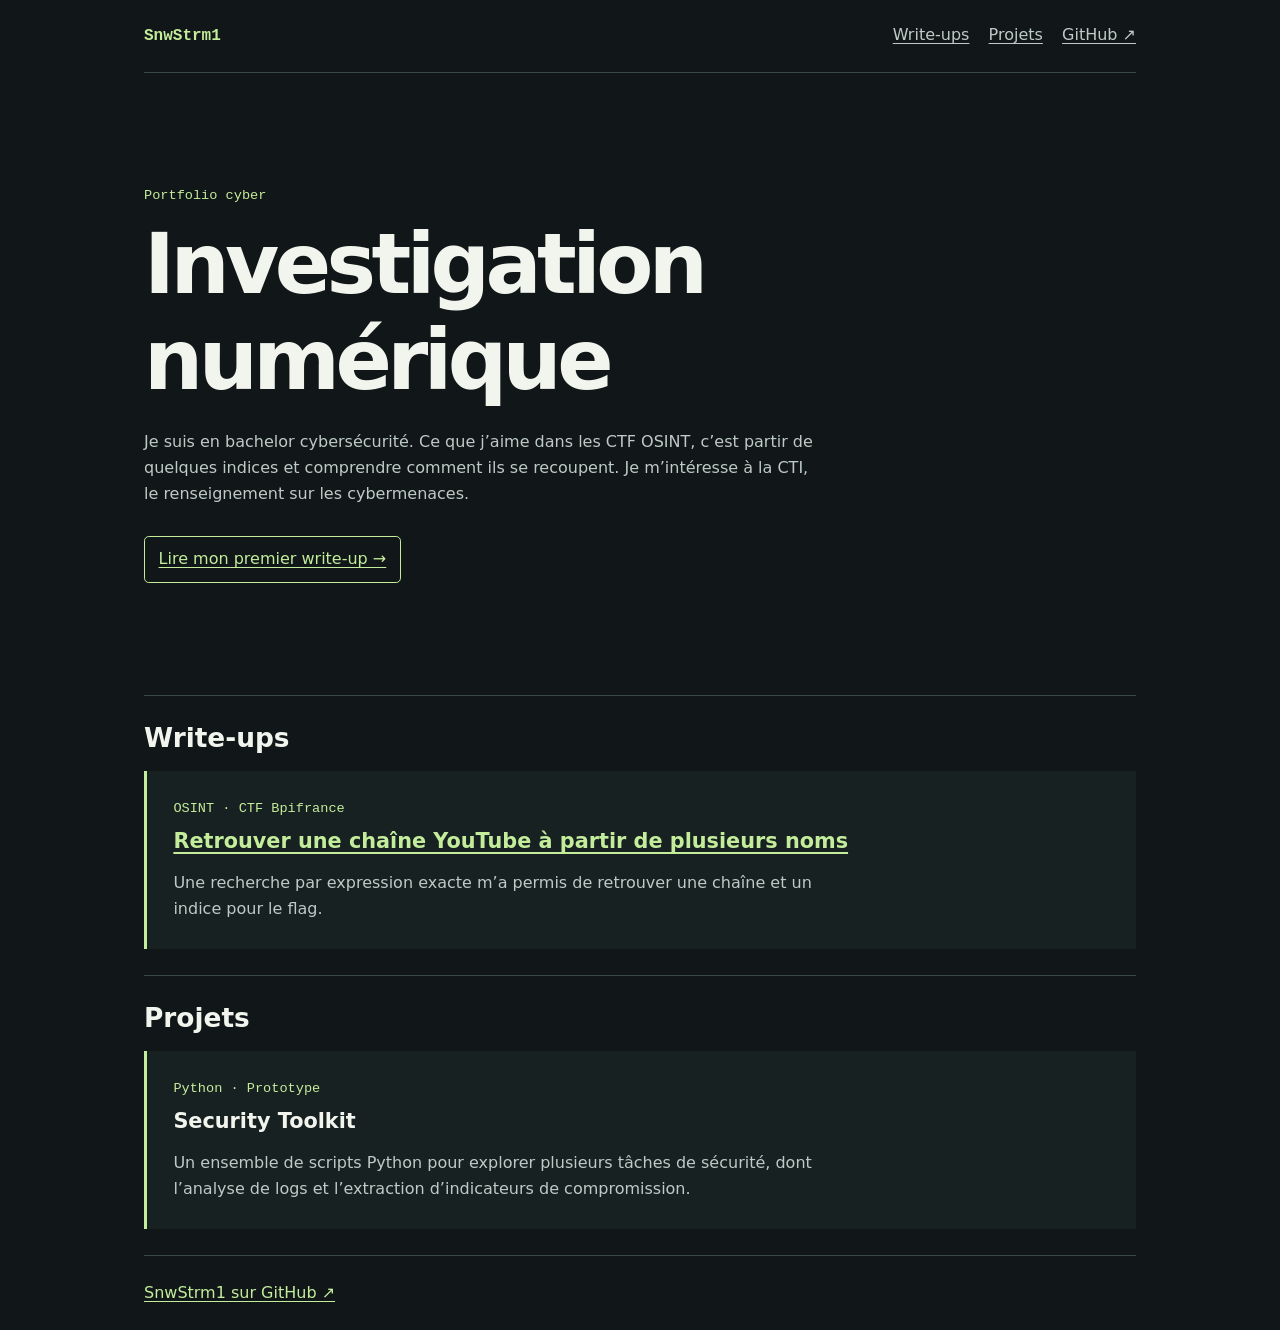
==== index.html @ 3aed0804 "Add portfolio V1" ====
<!doctype html>
<html lang="fr">
<head>
  <meta charset="utf-8">
  <meta name="viewport" content="width=device-width, initial-scale=1">
  <meta name="description" content="Portfolio cyber de SnwStrm1. Retours de CTF OSINT et projets techniques.">
  <title>SnwStrm1 · Portfolio cyber</title>
  <link rel="stylesheet" href="style.css">
</head>
<body>
  <header class="site-header wrap">
    <a class="brand" href="./">SnwStrm1</a>
    <nav aria-label="Navigation principale">
      <a href="#write-ups">Write-ups</a>
      <a href="#projets">Projets</a>
      <a href="https://github.com/SnwStrm1">GitHub ↗</a>
    </nav>
  </header>
  <main class="wrap">
    <section class="intro" aria-labelledby="intro-title">
      <p class="label">Portfolio cyber</p>
      <h1 id="intro-title">Investigation numérique</h1>
      <p>Je suis en bachelor cybersécurité. Ce que j’aime dans les CTF OSINT, c’est partir de quelques indices et comprendre comment ils se recoupent. Je m’intéresse à la CTI, le renseignement sur les cybermenaces.</p>
      <a class="cta" href="write-ups/bpifrance-osint.html">Lire mon premier write-up →</a>
    </section>

    <section class="section" id="write-ups" aria-labelledby="write-ups-title">
      <h2 id="write-ups-title">Write-ups</h2>
      <article class="entry">
        <p class="label">OSINT · CTF Bpifrance</p>
        <h3><a href="write-ups/bpifrance-osint.html">Retrouver une chaîne YouTube à partir de plusieurs noms</a></h3>
        <p>Une recherche par expression exacte m’a permis de retrouver une chaîne et un indice pour le flag.</p>
      </article>
    </section>

    <section class="section" id="projets" aria-labelledby="projets-title">
      <h2 id="projets-title">Projets</h2>
      <article class="entry">
        <p class="label">Python · Prototype</p>
        <h3>Security Toolkit</h3>
        <p>Un ensemble de scripts Python pour explorer plusieurs tâches de sécurité, dont l’analyse de logs et l’extraction d’indicateurs de compromission.</p>
      </article>
    </section>
  </main>
  <footer class="site-footer wrap"><a href="https://github.com/SnwStrm1">SnwStrm1 sur GitHub ↗</a></footer>
</body>
</html>
---- style.css ----
:root {
  color-scheme: dark;
  --background: #111718;
  --surface: #182122;
  --text: #f2f5ee;
  --muted: #becac5;
  --accent: #c3ec9b;
  --line: #394846;
}

* { box-sizing: border-box; }

body {
  margin: 0;
  background: var(--background);
  color: var(--text);
  font: 1rem/1.65 "Inter", system-ui, sans-serif;
}

a { color: var(--accent); text-underline-offset: 0.2em; }
a:hover { color: var(--text); }
a:focus-visible { outline: 2px solid var(--accent); outline-offset: 4px; }

.wrap {
  width: min(100% - 2.5rem, 62rem);
  margin-inline: auto;
}

.site-header {
  display: flex;
  align-items: baseline;
  justify-content: space-between;
  flex-wrap: wrap;
  gap: 0.75rem 2rem;
  padding-block: 1.4rem;
  border-bottom: 1px solid var(--line);
}

.brand, .label {
  font-family: "IBM Plex Mono", ui-monospace, monospace;
  color: var(--accent);
}

.brand { font-weight: 700; text-decoration: none; }
nav { display: flex; flex-wrap: wrap; gap: 0.45rem 1.2rem; }
nav a { color: var(--muted); }

.intro {
  padding-block: clamp(3rem, 9vw, 7rem);
}

.label { font-size: 0.85rem; margin: 0 0 0.6rem; }

h1, h2, h3 { line-height: 1.15; }
h1 {
  font-size: clamp(2.35rem, 7vw, 5.2rem);
  letter-spacing: -0.055em;
  margin: 0 0 1.25rem;
  max-width: 14ch;
}

h2 { font-size: 1.65rem; margin: 0 0 1.15rem; }
h3 { font-size: 1.3rem; margin: 0; }
p { max-width: 66ch; }
.intro > p:not(.label), .entry > p:not(.label), .prose p { color: var(--muted); }

.cta {
  display: inline-block;
  margin-top: 0.75rem;
  padding: 0.6rem 0.85rem;
  border: 1px solid var(--accent);
  border-radius: 0.3rem;
}

.section { padding-block: 1.65rem; border-top: 1px solid var(--line); }
.entry { background: var(--surface); padding: clamp(1rem, 4vw, 1.65rem); border-left: 3px solid var(--accent); }
.entry p:last-child { margin-bottom: 0; }
.entry + .entry { margin-top: 1rem; }

.prose { padding-block: clamp(2rem, 6vw, 4rem); }
.prose h1 { font-size: clamp(2rem, 5vw, 3.7rem); max-width: 20ch; }
.prose h2 { margin-top: 2.25rem; }
.prose .back { display: inline-block; margin-bottom: 1.75rem; }
.site-footer { padding-block: 1.5rem; border-top: 1px solid var(--line); }
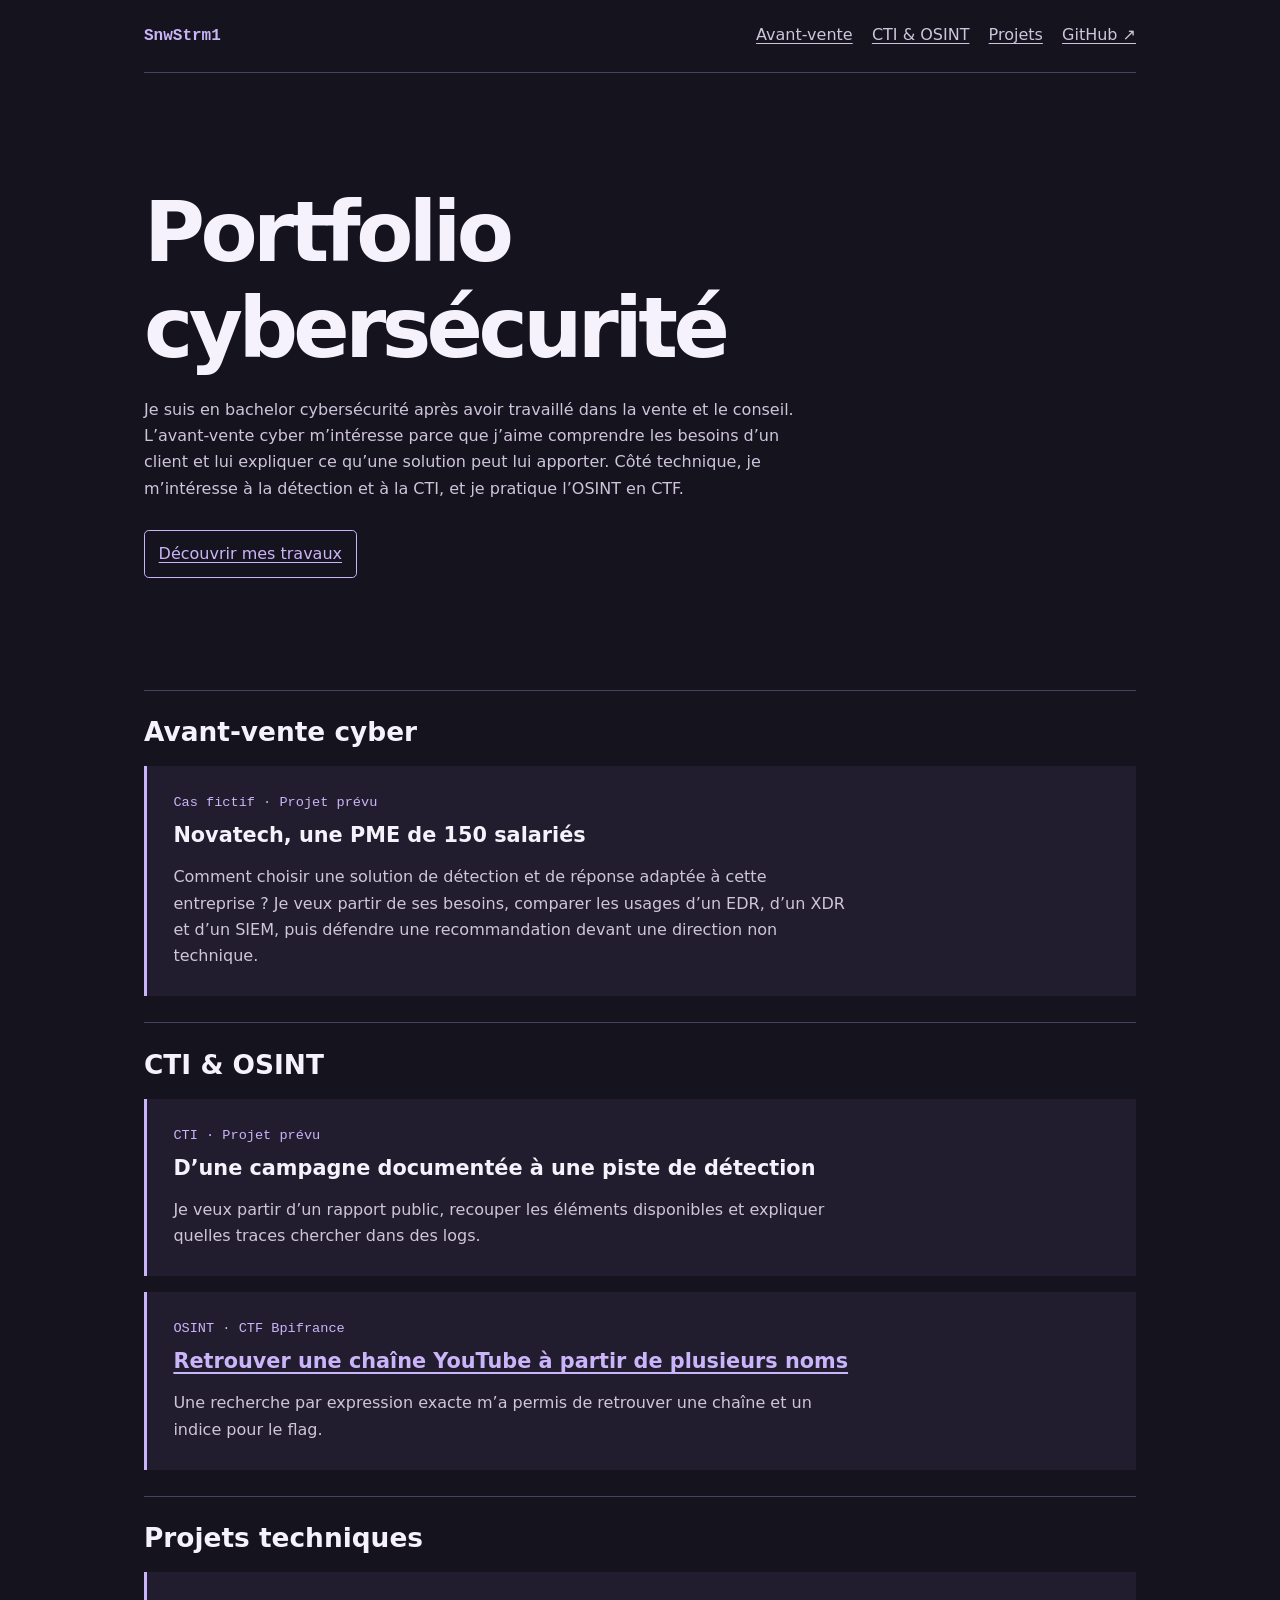
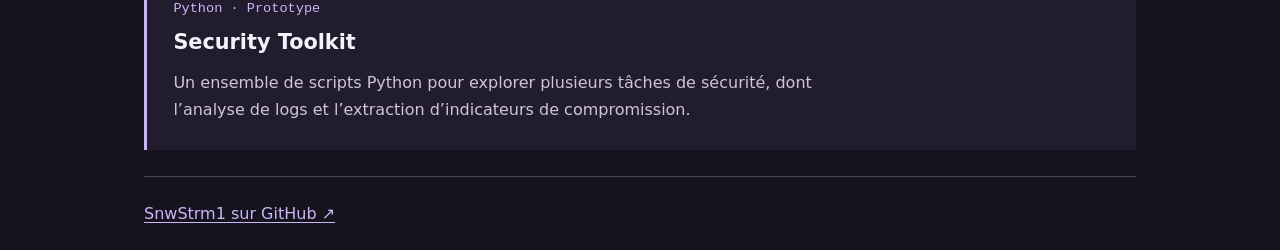
==== commit 120daf84: "Add portfolio V1" ====
--- a/index.html
+++ b/index.html
@@ -3,29 +3,42 @@
 <head>
   <meta charset="utf-8">
   <meta name="viewport" content="width=device-width, initial-scale=1">
-  <meta name="description" content="Portfolio cyber de SnwStrm1. Retours de CTF OSINT et projets techniques.">
+  <meta name="description" content="Portfolio cyber de SnwStrm1. Avant-vente cyber, CTI, OSINT et projets techniques.">
   <title>SnwStrm1 · Portfolio cyber</title>
   <link rel="stylesheet" href="style.css">
 </head>
 <body>
   <header class="site-header wrap">
-    <a class="brand" href="./">SnwStrm1</a>
+    <a class="brand" href="index.html">SnwStrm1</a>
     <nav aria-label="Navigation principale">
-      <a href="#write-ups">Write-ups</a>
+      <a href="#avant-vente">Avant-vente</a><a href="#write-ups">CTI &amp; OSINT</a>
       <a href="#projets">Projets</a>
       <a href="https://github.com/SnwStrm1">GitHub ↗</a>
     </nav>
   </header>
   <main class="wrap">
     <section class="intro" aria-labelledby="intro-title">
-      <p class="label">Portfolio cyber</p>
-      <h1 id="intro-title">Investigation numérique</h1>
-      <p>Je suis en bachelor cybersécurité. Ce que j’aime dans les CTF OSINT, c’est partir de quelques indices et comprendre comment ils se recoupent. Je m’intéresse à la CTI, le renseignement sur les cybermenaces.</p>
-      <a class="cta" href="write-ups/bpifrance-osint.html">Lire mon premier write-up →</a>
+      <h1 id="intro-title">Portfolio cybersécurité</h1>
+      <p>Je suis en bachelor cybersécurité après avoir travaillé dans la vente et le conseil. L’avant-vente cyber m’intéresse parce que j’aime comprendre les besoins d’un client et lui expliquer ce qu’une solution peut lui apporter. Côté technique, je m’intéresse à la détection et à la CTI, et je pratique l’OSINT en CTF.</p>
+      <a class="cta" href="#avant-vente">Découvrir mes travaux</a>
+    </section>
+
+    <section class="section" id="avant-vente" aria-labelledby="avant-vente-title">
+      <h2 id="avant-vente-title">Avant-vente cyber</h2>
+      <article class="entry">
+        <p class="label">Cas fictif · Projet prévu</p>
+        <h3>Novatech, une PME de 150 salariés</h3>
+        <p>Comment choisir une solution de détection et de réponse adaptée à cette entreprise ? Je veux partir de ses besoins, comparer les usages d’un EDR, d’un XDR et d’un SIEM, puis défendre une recommandation devant une direction non technique.</p>
+      </article>
     </section>
 
     <section class="section" id="write-ups" aria-labelledby="write-ups-title">
-      <h2 id="write-ups-title">Write-ups</h2>
+      <h2 id="write-ups-title">CTI &amp; OSINT</h2>
+      <article class="entry">
+        <p class="label">CTI · Projet prévu</p>
+        <h3>D’une campagne documentée à une piste de détection</h3>
+        <p>Je veux partir d’un rapport public, recouper les éléments disponibles et expliquer quelles traces chercher dans des logs.</p>
+      </article>
       <article class="entry">
         <p class="label">OSINT · CTF Bpifrance</p>
         <h3><a href="write-ups/bpifrance-osint.html">Retrouver une chaîne YouTube à partir de plusieurs noms</a></h3>
@@ -34,7 +47,7 @@
     </section>
 
     <section class="section" id="projets" aria-labelledby="projets-title">
-      <h2 id="projets-title">Projets</h2>
+      <h2 id="projets-title">Projets techniques</h2>
       <article class="entry">
         <p class="label">Python · Prototype</p>
         <h3>Security Toolkit</h3>
--- a/style.css
+++ b/style.css
@@ -1,11 +1,11 @@
 :root {
   color-scheme: dark;
-  --background: #111718;
-  --surface: #182122;
-  --text: #f2f5ee;
-  --muted: #becac5;
-  --accent: #c3ec9b;
-  --line: #394846;
+  --background: #15131d;
+  --surface: #211d2e;
+  --text: #f6f2fb;
+  --muted: #cec5dc;
+  --accent: #cbb5fa;
+  --line: #49405d;
 }
 
 * { box-sizing: border-box; }
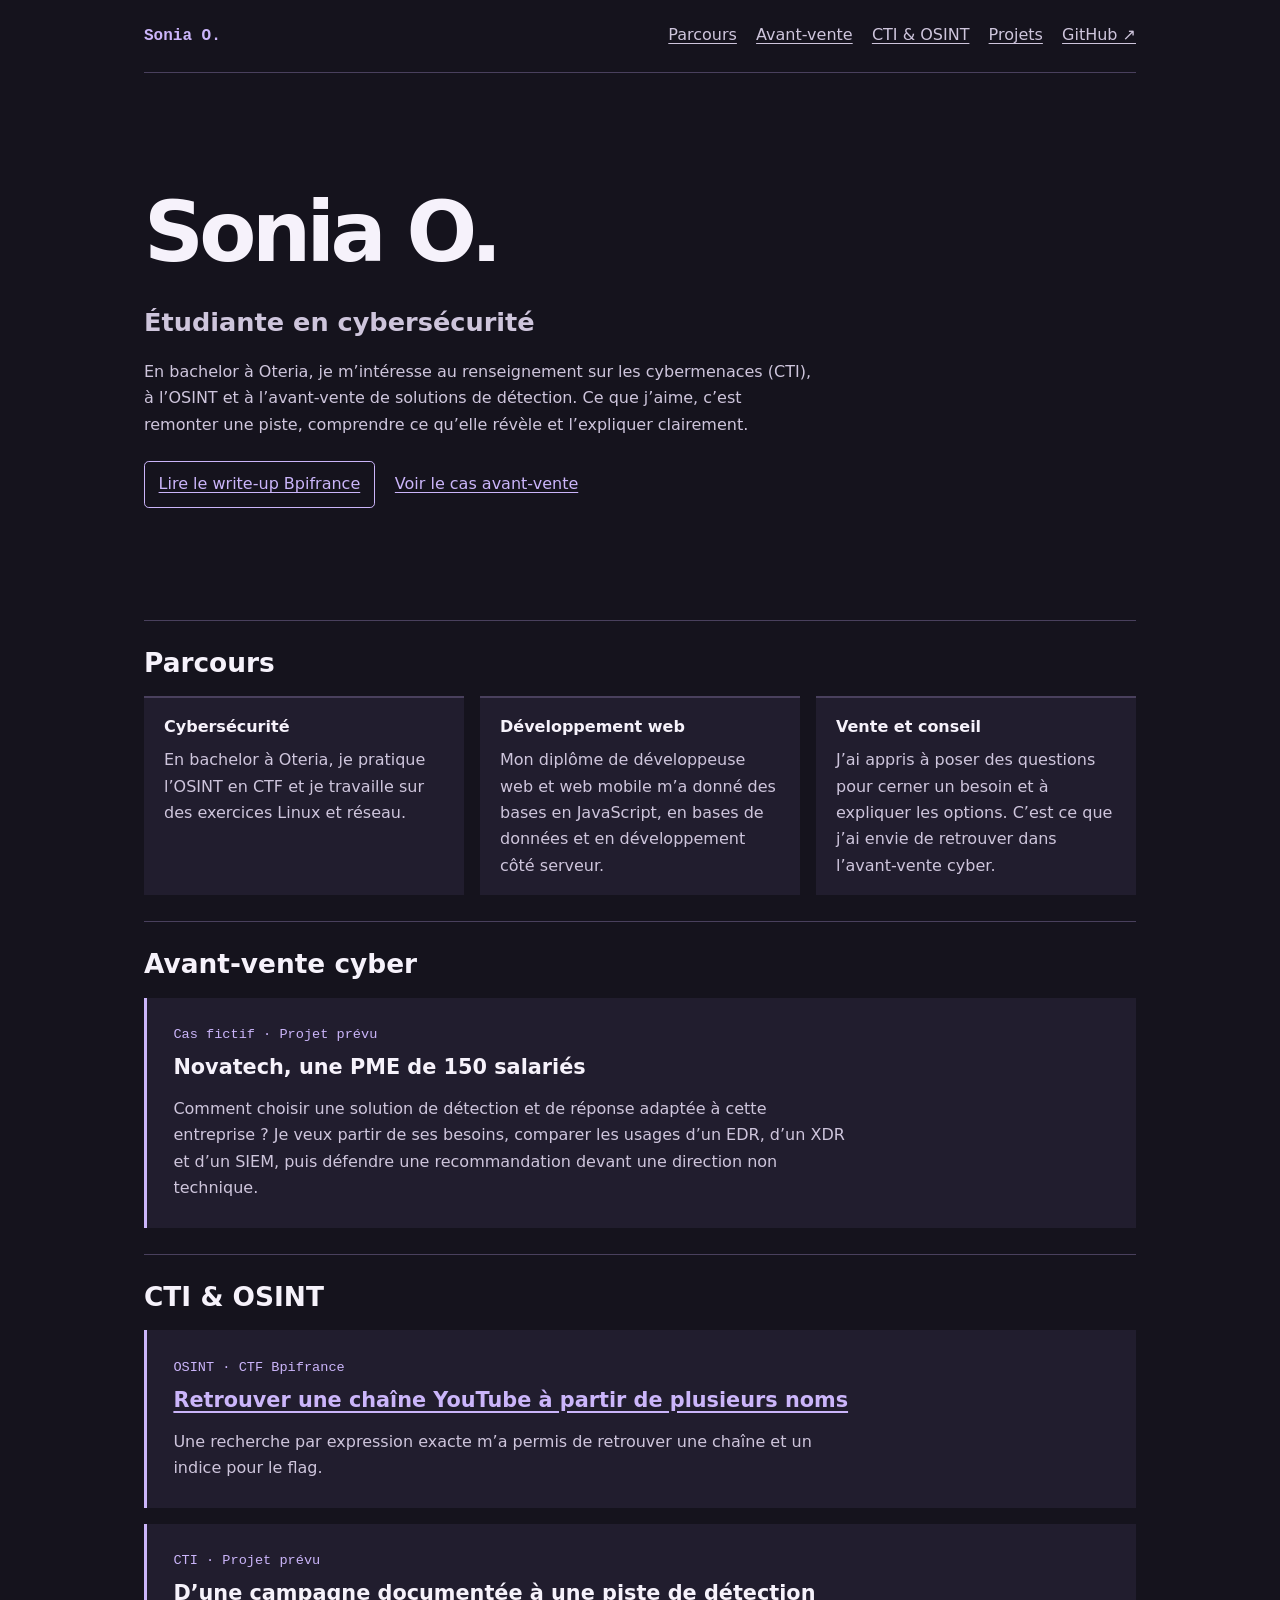
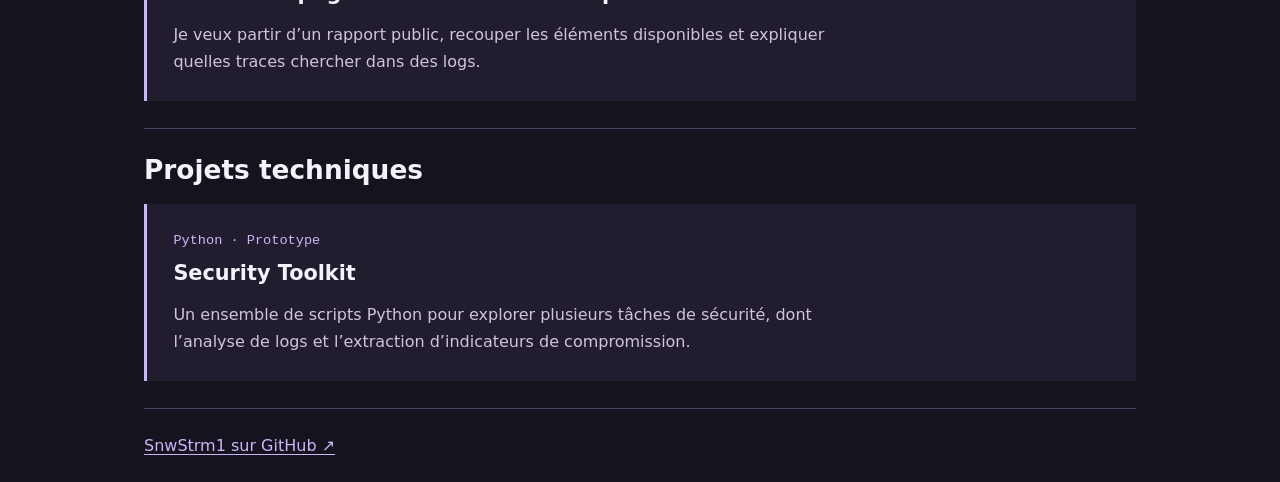
==== commit 71bced9d: "Add portfolio V1" ====
--- a/index.html
+++ b/index.html
@@ -3,26 +3,50 @@
 <head>
   <meta charset="utf-8">
   <meta name="viewport" content="width=device-width, initial-scale=1">
-  <meta name="description" content="Portfolio cyber de SnwStrm1. Avant-vente cyber, CTI, OSINT et projets techniques.">
-  <title>SnwStrm1 · Portfolio cyber</title>
+  <meta name="description" content="Portfolio cybersécurité de Sonia O. (SnwStrm1). Avant-vente cyber, CTI, OSINT et projets techniques.">
+  <title>Sonia O. | Portfolio cybersécurité</title>
   <link rel="stylesheet" href="style.css">
 </head>
 <body>
   <header class="site-header wrap">
-    <a class="brand" href="index.html">SnwStrm1</a>
+    <a class="brand" href="index.html">Sonia O.</a>
     <nav aria-label="Navigation principale">
-      <a href="#avant-vente">Avant-vente</a><a href="#write-ups">CTI &amp; OSINT</a>
+      <a href="#parcours">Parcours</a>
+      <a href="#avant-vente">Avant-vente</a>
+      <a href="#write-ups">CTI &amp; OSINT</a>
       <a href="#projets">Projets</a>
       <a href="https://github.com/SnwStrm1">GitHub ↗</a>
     </nav>
   </header>
   <main class="wrap">
     <section class="intro" aria-labelledby="intro-title">
-      <h1 id="intro-title">Portfolio cybersécurité</h1>
-      <p>Je suis en bachelor cybersécurité après avoir travaillé dans la vente et le conseil. L’avant-vente cyber m’intéresse parce que j’aime comprendre les besoins d’un client et lui expliquer ce qu’une solution peut lui apporter. Côté technique, je m’intéresse à la détection et à la CTI, et je pratique l’OSINT en CTF.</p>
-      <a class="cta" href="#avant-vente">Découvrir mes travaux</a>
+      <h1 id="intro-title">Sonia O.</h1>
+      <p class="subtitle">Étudiante en cybersécurité</p>
+      <p>En bachelor à Oteria, je m’intéresse au renseignement sur les cybermenaces (CTI), à l’OSINT et à l’avant-vente de solutions de détection. Ce que j’aime, c’est remonter une piste, comprendre ce qu’elle révèle et l’expliquer clairement.</p>
+      <div class="intro-links">
+        <a class="cta" href="write-ups/bpifrance-osint.html">Lire le write-up Bpifrance</a>
+        <a class="intro-link" href="#avant-vente">Voir le cas avant-vente</a>
+      </div>
     </section>
 
+    <section class="section" id="parcours" aria-labelledby="parcours-title">
+      <h2 id="parcours-title">Parcours</h2>
+      <dl class="path">
+        <div>
+          <dt>Cybersécurité</dt>
+          <dd>En bachelor à Oteria, je pratique l’OSINT en CTF et je travaille sur des exercices Linux et réseau.</dd>
+        </div>
+        <div>
+          <dt>Développement web</dt>
+          <dd>Mon diplôme de développeuse web et web mobile m’a donné des bases en JavaScript, en bases de données et en développement côté serveur.</dd>
+        </div>
+        <div>
+          <dt>Vente et conseil</dt>
+          <dd>J’ai appris à poser des questions pour cerner un besoin et à expliquer les options. C’est ce que j’ai envie de retrouver dans l’avant-vente cyber.</dd>
+        </div>
+      </dl>
+    </section>
+
     <section class="section" id="avant-vente" aria-labelledby="avant-vente-title">
       <h2 id="avant-vente-title">Avant-vente cyber</h2>
       <article class="entry">
@@ -35,14 +59,14 @@
     <section class="section" id="write-ups" aria-labelledby="write-ups-title">
       <h2 id="write-ups-title">CTI &amp; OSINT</h2>
       <article class="entry">
+        <p class="label">OSINT · CTF Bpifrance</p>
+        <h3><a href="write-ups/bpifrance-osint.html">Retrouver une chaîne YouTube à partir de plusieurs noms</a></h3>
+        <p>Une recherche par expression exacte m’a permis de retrouver une chaîne et un indice pour le flag.</p>
+      </article>
+      <article class="entry">
         <p class="label">CTI · Projet prévu</p>
         <h3>D’une campagne documentée à une piste de détection</h3>
         <p>Je veux partir d’un rapport public, recouper les éléments disponibles et expliquer quelles traces chercher dans des logs.</p>
-      </article>
-      <article class="entry">
-        <p class="label">OSINT · CTF Bpifrance</p>
-        <h3><a href="write-ups/bpifrance-osint.html">Retrouver une chaîne YouTube à partir de plusieurs noms</a></h3>
-        <p>Une recherche par expression exacte m’a permis de retrouver une chaîne et un indice pour le flag.</p>
       </article>
     </section>
 
--- a/style.css
+++ b/style.css
@@ -82,3 +82,35 @@
 .prose h2 { margin-top: 2.25rem; }
 .prose .back { display: inline-block; margin-bottom: 1.75rem; }
 .site-footer { padding-block: 1.5rem; border-top: 1px solid var(--line); }
+
+.subtitle {
+  font-size: clamp(1.15rem, 3vw, 1.6rem);
+  font-weight: 600;
+  margin: 0 0 1rem;
+}
+
+.intro-links {
+  display: flex;
+  flex-wrap: wrap;
+  align-items: center;
+  gap: 0.75rem 1.25rem;
+  margin-top: 1.4rem;
+}
+
+.intro-links .cta { margin-top: 0; }
+
+.path {
+  display: grid;
+  grid-template-columns: repeat(auto-fit, minmax(min(100%, 16rem), 1fr));
+  gap: 1rem;
+  margin: 0;
+}
+
+.path > div {
+  background: var(--surface);
+  padding: 1rem 1.25rem;
+  border-top: 2px solid var(--line);
+}
+
+.path dt { font-weight: 700; }
+.path dd { color: var(--muted); margin: 0.4rem 0 0; }
